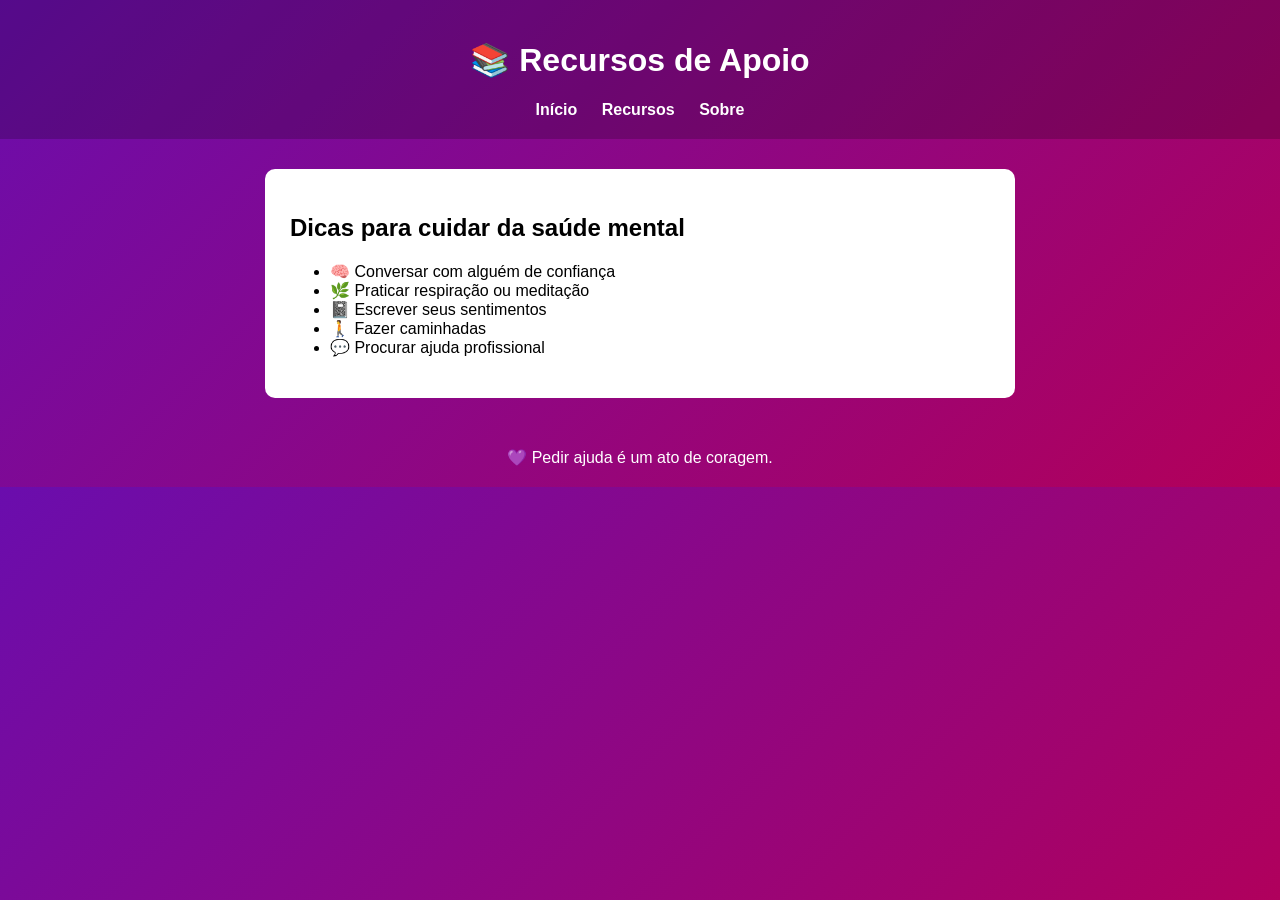
==== recursos.html @ 28646ec0 "Add files via upload" ====
<!DOCTYPE html>
<html lang="pt-br">

<head>

<meta charset="UTF-8">
<meta name="viewport" content="width=device-width, initial-scale=1.0">

<title>Recursos</title>

<link rel="stylesheet" href="style.css">

</head>

<body>

<header>

<h1>📚 Recursos de Apoio</h1>

<nav>
<a href="index.html">Início</a>
<a href="recursos.html">Recursos</a>
<a href="sobre.html">Sobre</a>
</nav>

</header>

<section class="container">

<h2>Dicas para cuidar da saúde mental</h2>

<ul>

<li>🧠 Conversar com alguém de confiança</li>
<li>🌿 Praticar respiração ou meditação</li>
<li>📓 Escrever seus sentimentos</li>
<li>🚶 Fazer caminhadas</li>
<li>💬 Procurar ajuda profissional</li>

</ul>

</section>

<footer>

💜 Pedir ajuda é um ato de coragem.

</footer>

</body>
</html>
---- style.css ----
body{
margin:0;
font-family:Arial;
background:linear-gradient(135deg,#6a0dad,#b30059);
color:white;
}

header{
text-align:center;
padding:20px;
background:rgba(0,0,0,0.2);
}

nav a{
color:white;
margin:10px;
text-decoration:none;
font-weight:bold;
}

nav a:hover{
text-decoration:underline;
}

.frase{
text-align:center;
margin-top:15px;
font-size:18px;
}

.stats{
text-align:center;
font-size:14px;
}

.container{
background:white;
color:black;
width:90%;
max-width:700px;
margin:30px auto;
padding:25px;
border-radius:10px;
}

textarea,input{
width:100%;
padding:10px;
margin-top:10px;
border-radius:5px;
border:1px solid #ccc;
}

button{
background:#6a0dad;
color:white;
border:none;
padding:10px;
margin-top:10px;
border-radius:5px;
cursor:pointer;
}

button:hover{
background:#520a8a;
}

.post{
background:#f1f1f1;
padding:15px;
margin-top:10px;
border-radius:5px;
}

footer{
text-align:center;
padding:20px;
}
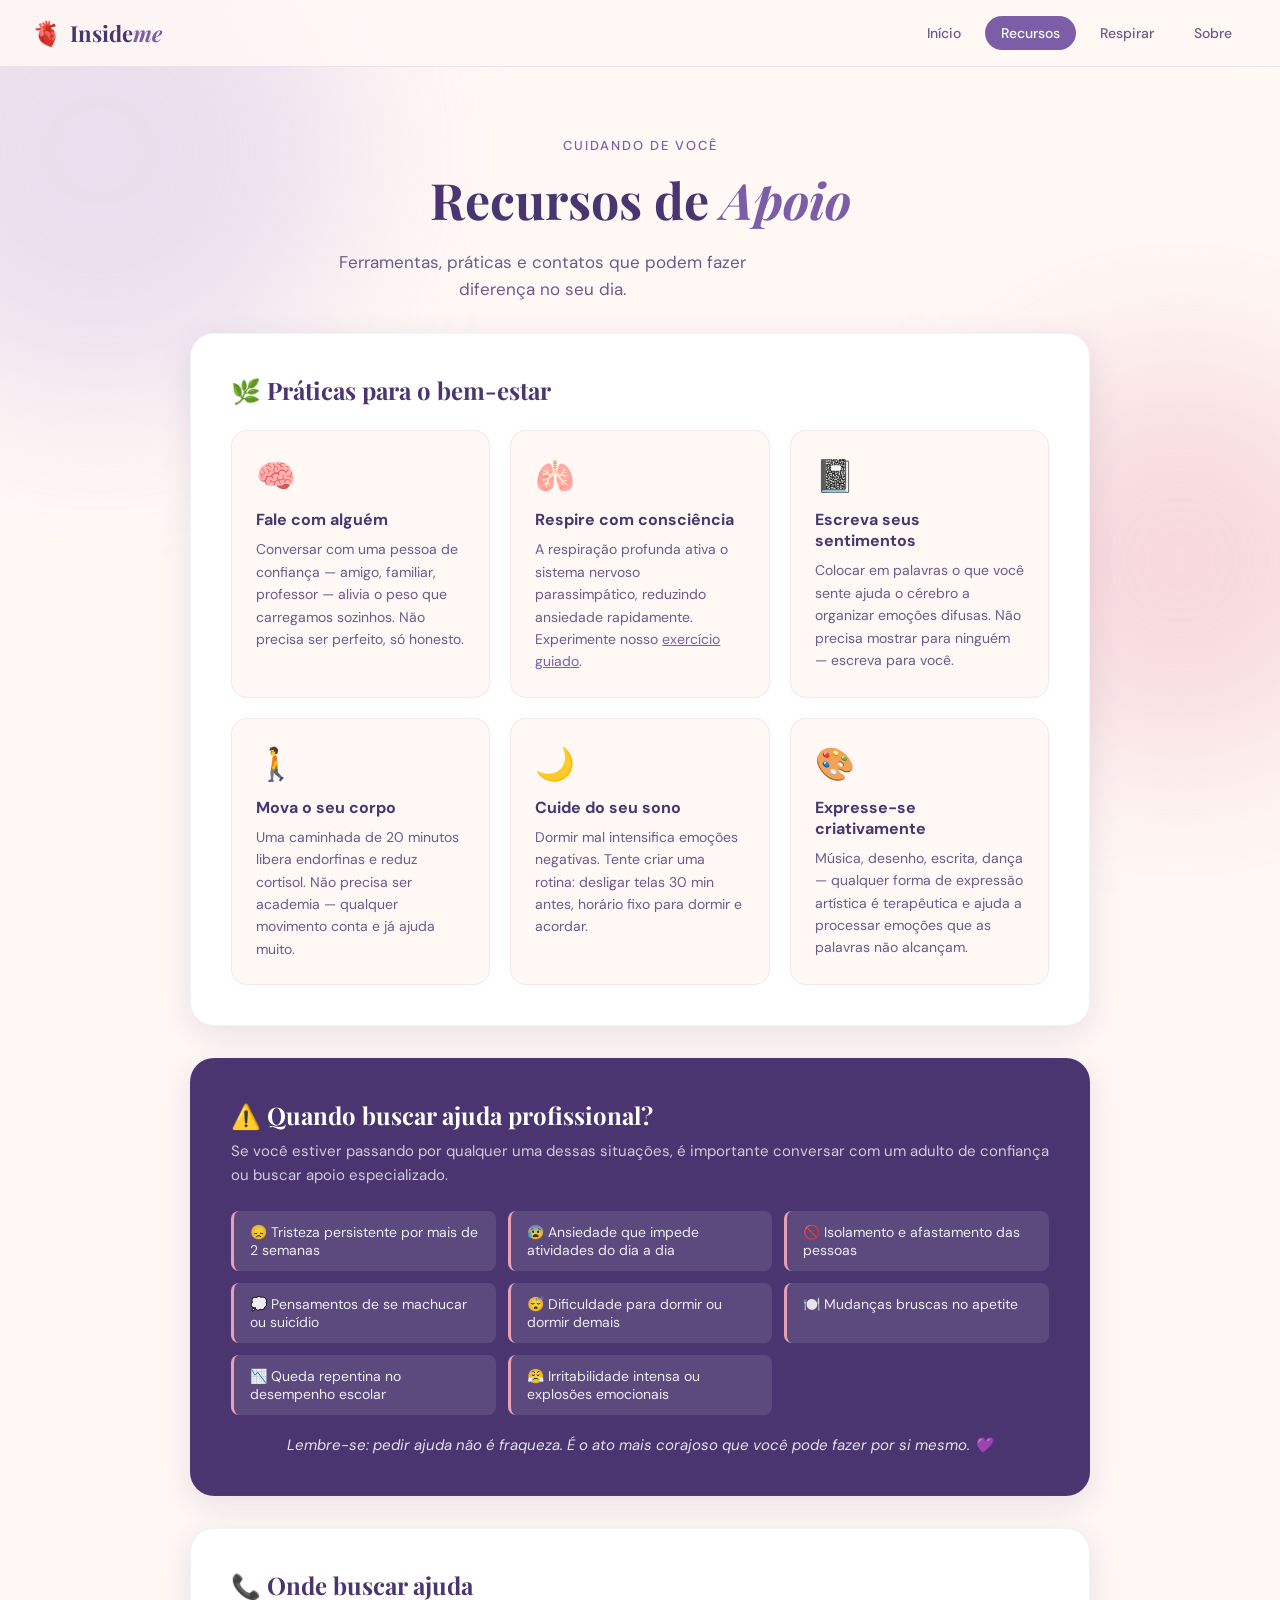
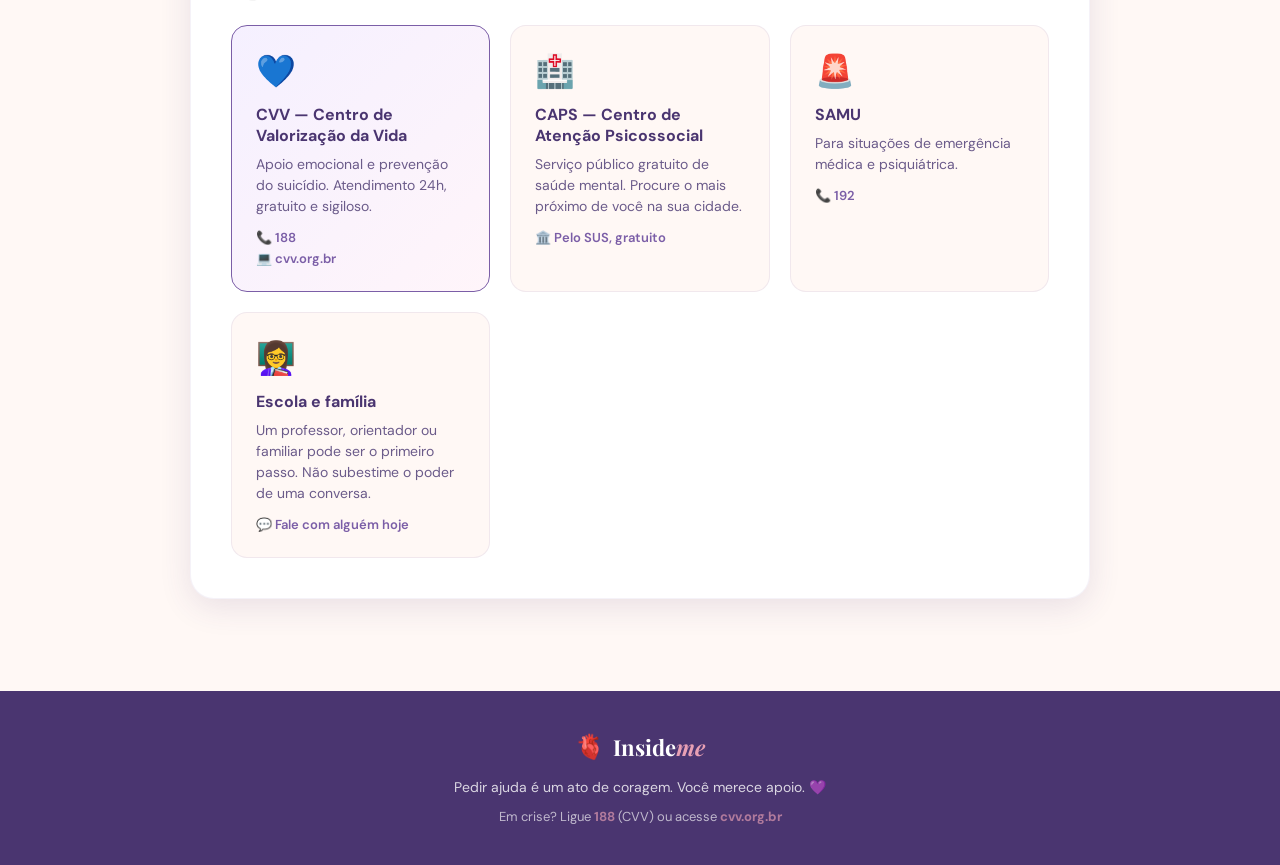
==== commit 1be10258: "Versão feita pelo Claude" ====
--- a/recursos.html
+++ b/recursos.html
@@ -1,53 +1,162 @@
-
-<!DOCTYPE html>
-<html lang="pt-br">
-
-<head>
-
-<meta charset="UTF-8">
-<meta name="viewport" content="width=device-width, initial-scale=1.0">
-
-<title>Recursos</title>
-
-<link rel="stylesheet" href="style.css">
-
-</head>
-
-<body>
-
-<header>
-
-<h1>📚 Recursos de Apoio</h1>
-
-<nav>
-<a href="index.html">Início</a>
-<a href="recursos.html">Recursos</a>
-<a href="sobre.html">Sobre</a>
-</nav>
-
-</header>
-
-<section class="container">
-
-<h2>Dicas para cuidar da saúde mental</h2>
-
-<ul>
-
-<li>🧠 Conversar com alguém de confiança</li>
-<li>🌿 Praticar respiração ou meditação</li>
-<li>📓 Escrever seus sentimentos</li>
-<li>🚶 Fazer caminhadas</li>
-<li>💬 Procurar ajuda profissional</li>
-
-</ul>
-
-</section>
-
-<footer>
-
-💜 Pedir ajuda é um ato de coragem.
-
-</footer>
-
-</body>
-</html>
+<!DOCTYPE html>
+<html lang="pt-br">
+<head>
+  <meta charset="UTF-8">
+  <meta name="viewport" content="width=device-width, initial-scale=1.0">
+  <title>Recursos · Inside-me</title>
+  <link rel="stylesheet" href="style.css">
+  <link rel="preconnect" href="https://fonts.googleapis.com">
+  <link href="https://fonts.googleapis.com/css2?family=Playfair+Display:ital,wght@0,400;0,700;1,400&family=DM+Sans:wght@300;400;500&display=swap" rel="stylesheet">
+</head>
+<body>
+
+  <div class="bg-orbs">
+    <div class="orb orb1"></div>
+    <div class="orb orb2"></div>
+    <div class="orb orb3"></div>
+  </div>
+
+  <header>
+    <div class="logo">
+      <span class="logo-icon">🫀</span>
+      <span class="logo-text">Inside<em>me</em></span>
+    </div>
+    <nav>
+      <a href="index.html">Início</a>
+      <a href="recursos.html" class="active">Recursos</a>
+      <a href="respirar.html">Respirar</a>
+      <a href="sobre.html">Sobre</a>
+    </nav>
+    <button class="nav-toggle" onclick="toggleMenu()">☰</button>
+  </header>
+
+  <main>
+
+    <section class="page-hero">
+      <p class="hero-label">Cuidando de você</p>
+      <h1>Recursos de <em>Apoio</em></h1>
+      <p class="hero-sub">Ferramentas, práticas e contatos que podem fazer diferença no seu dia.</p>
+    </section>
+
+    <!-- Dicas práticas -->
+    <section class="container">
+      <h2 class="section-title">🌿 Práticas para o bem-estar</h2>
+      <div class="dicas-grid">
+
+        <div class="dica-card">
+          <div class="dica-icone">🧠</div>
+          <h3>Fale com alguém</h3>
+          <p>Conversar com uma pessoa de confiança — amigo, familiar, professor — alivia o peso que carregamos sozinhos. Não precisa ser perfeito, só honesto.</p>
+        </div>
+
+        <div class="dica-card">
+          <div class="dica-icone">🫁</div>
+          <h3>Respire com consciência</h3>
+          <p>A respiração profunda ativa o sistema nervoso parassimpático, reduzindo ansiedade rapidamente. Experimente nosso <a href="respirar.html">exercício guiado</a>.</p>
+        </div>
+
+        <div class="dica-card">
+          <div class="dica-icone">📓</div>
+          <h3>Escreva seus sentimentos</h3>
+          <p>Colocar em palavras o que você sente ajuda o cérebro a organizar emoções difusas. Não precisa mostrar para ninguém — escreva para você.</p>
+        </div>
+
+        <div class="dica-card">
+          <div class="dica-icone">🚶</div>
+          <h3>Mova o seu corpo</h3>
+          <p>Uma caminhada de 20 minutos libera endorfinas e reduz cortisol. Não precisa ser academia — qualquer movimento conta e já ajuda muito.</p>
+        </div>
+
+        <div class="dica-card">
+          <div class="dica-icone">🌙</div>
+          <h3>Cuide do seu sono</h3>
+          <p>Dormir mal intensifica emoções negativas. Tente criar uma rotina: desligar telas 30 min antes, horário fixo para dormir e acordar.</p>
+        </div>
+
+        <div class="dica-card">
+          <div class="dica-icone">🎨</div>
+          <h3>Expresse-se criativamente</h3>
+          <p>Música, desenho, escrita, dança — qualquer forma de expressão artística é terapêutica e ajuda a processar emoções que as palavras não alcançam.</p>
+        </div>
+
+      </div>
+    </section>
+
+    <!-- Sinais de alerta -->
+    <section class="container container-dark">
+      <h2 class="section-title">⚠️ Quando buscar ajuda profissional?</h2>
+      <p class="section-sub">Se você estiver passando por qualquer uma dessas situações, é importante conversar com um adulto de confiança ou buscar apoio especializado.</p>
+      <div class="alertas-lista">
+        <div class="alerta-item">😞 Tristeza persistente por mais de 2 semanas</div>
+        <div class="alerta-item">😰 Ansiedade que impede atividades do dia a dia</div>
+        <div class="alerta-item">🚫 Isolamento e afastamento das pessoas</div>
+        <div class="alerta-item">💭 Pensamentos de se machucar ou suicídio</div>
+        <div class="alerta-item">😴 Dificuldade para dormir ou dormir demais</div>
+        <div class="alerta-item">🍽️ Mudanças bruscas no apetite</div>
+        <div class="alerta-item">📉 Queda repentina no desempenho escolar</div>
+        <div class="alerta-item">😤 Irritabilidade intensa ou explosões emocionais</div>
+      </div>
+      <p class="alerta-lembrete">Lembre-se: pedir ajuda não é fraqueza. É o ato mais corajoso que você pode fazer por si mesmo. 💜</p>
+    </section>
+
+    <!-- Contatos de ajuda -->
+    <section class="container">
+      <h2 class="section-title">📞 Onde buscar ajuda</h2>
+      <div class="contatos-grid">
+
+        <div class="contato-card destaque">
+          <div class="contato-icone">💙</div>
+          <h3>CVV — Centro de Valorização da Vida</h3>
+          <p>Apoio emocional e prevenção do suicídio. Atendimento 24h, gratuito e sigiloso.</p>
+          <div class="contato-info">
+            <span>📞 188</span>
+            <span>💻 cvv.org.br</span>
+          </div>
+        </div>
+
+        <div class="contato-card">
+          <div class="contato-icone">🏥</div>
+          <h3>CAPS — Centro de Atenção Psicossocial</h3>
+          <p>Serviço público gratuito de saúde mental. Procure o mais próximo de você na sua cidade.</p>
+          <div class="contato-info">
+            <span>🏛️ Pelo SUS, gratuito</span>
+          </div>
+        </div>
+
+        <div class="contato-card">
+          <div class="contato-icone">🚨</div>
+          <h3>SAMU</h3>
+          <p>Para situações de emergência médica e psiquiátrica.</p>
+          <div class="contato-info">
+            <span>📞 192</span>
+          </div>
+        </div>
+
+        <div class="contato-card">
+          <div class="contato-icone">👩‍🏫</div>
+          <h3>Escola e família</h3>
+          <p>Um professor, orientador ou familiar pode ser o primeiro passo. Não subestime o poder de uma conversa.</p>
+          <div class="contato-info">
+            <span>💬 Fale com alguém hoje</span>
+          </div>
+        </div>
+
+      </div>
+    </section>
+
+  </main>
+
+  <footer>
+    <div class="footer-inner">
+      <div class="footer-brand">
+        <span class="logo-icon">🫀</span>
+        <span class="logo-text">Inside<em>me</em></span>
+      </div>
+      <p>Pedir ajuda é um ato de coragem. Você merece apoio. 💜</p>
+      <p class="footer-cvv">Em crise? Ligue <strong>188</strong> (CVV) ou acesse <strong>cvv.org.br</strong></p>
+    </div>
+  </footer>
+
+  <script src="script.js"></script>
+</body>
+</html>
--- a/style.css
+++ b/style.css
@@ -1,80 +1,979 @@
-
-body{
-margin:0;
-font-family:Arial;
-background:linear-gradient(135deg,#6a0dad,#b30059);
-color:white;
-}
-
-header{
-text-align:center;
-padding:20px;
-background:rgba(0,0,0,0.2);
-}
-
-nav a{
-color:white;
-margin:10px;
-text-decoration:none;
-font-weight:bold;
-}
-
-nav a:hover{
-text-decoration:underline;
-}
-
-.frase{
-text-align:center;
-margin-top:15px;
-font-size:18px;
-}
-
-.stats{
-text-align:center;
-font-size:14px;
-}
-
-.container{
-background:white;
-color:black;
-width:90%;
-max-width:700px;
-margin:30px auto;
-padding:25px;
-border-radius:10px;
-}
-
-textarea,input{
-width:100%;
-padding:10px;
-margin-top:10px;
-border-radius:5px;
-border:1px solid #ccc;
-}
-
-button{
-background:#6a0dad;
-color:white;
-border:none;
-padding:10px;
-margin-top:10px;
-border-radius:5px;
-cursor:pointer;
-}
-
-button:hover{
-background:#520a8a;
-}
-
-.post{
-background:#f1f1f1;
-padding:15px;
-margin-top:10px;
-border-radius:5px;
-}
-
-footer{
-text-align:center;
-padding:20px;
-}
-
+/* =============================================
+   INSIDE-ME · Espaço Seguro
+   Design: Acolhedor, editorial, orgânico-moderno
+   ============================================= */
+
+@import url('https://fonts.googleapis.com/css2?family=Playfair+Display:ital,wght@0,400;0,700;1,400&family=DM+Sans:wght@300;400;500&display=swap');
+
+/* ── Variáveis ── */
+:root {
+  --rosa:      #E8A0B4;
+  --roxo:      #7B5EA7;
+  --roxo-esc:  #4A3570;
+  --lilac:     #C3B1E1;
+  --creme:     #FFF8F5;
+  --cinza:     #F0EAF5;
+  --texto:     #2D2040;
+  --texto-sub: #6B5B8A;
+  --verde-suave: #9EC8B0;
+  --branco:    #FFFFFF;
+  --sombra:    0 8px 32px rgba(74,53,112,0.12);
+  --radius:    16px;
+  --radius-sm: 8px;
+}
+
+/* ── Reset ── */
+*, *::before, *::after { box-sizing: border-box; margin: 0; padding: 0; }
+html { scroll-behavior: smooth; }
+
+body {
+  font-family: 'DM Sans', sans-serif;
+  background: var(--creme);
+  color: var(--texto);
+  min-height: 100vh;
+  overflow-x: hidden;
+}
+
+/* ── Fundo animado ── */
+.bg-orbs {
+  position: fixed;
+  inset: 0;
+  z-index: 0;
+  pointer-events: none;
+  overflow: hidden;
+}
+
+.orb {
+  position: absolute;
+  border-radius: 50%;
+  filter: blur(80px);
+  opacity: 0.35;
+  animation: flutuar 12s ease-in-out infinite alternate;
+}
+
+.orb1 {
+  width: 500px; height: 500px;
+  background: var(--lilac);
+  top: -100px; left: -150px;
+  animation-delay: 0s;
+}
+
+.orb2 {
+  width: 400px; height: 400px;
+  background: var(--rosa);
+  top: 40%; right: -100px;
+  animation-delay: -4s;
+}
+
+.orb3 {
+  width: 350px; height: 350px;
+  background: var(--verde-suave);
+  bottom: -100px; left: 30%;
+  animation-delay: -8s;
+}
+
+@keyframes flutuar {
+  0%   { transform: translate(0, 0) scale(1); }
+  100% { transform: translate(30px, 40px) scale(1.08); }
+}
+
+/* ── Header ── */
+header {
+  position: sticky;
+  top: 0;
+  z-index: 100;
+  display: flex;
+  align-items: center;
+  justify-content: space-between;
+  padding: 16px 32px;
+  background: rgba(255,248,245,0.85);
+  backdrop-filter: blur(16px);
+  border-bottom: 1px solid rgba(123,94,167,0.12);
+}
+
+.logo {
+  display: flex;
+  align-items: center;
+  gap: 8px;
+  text-decoration: none;
+}
+
+.logo-icon { font-size: 24px; }
+
+.logo-text {
+  font-family: 'Playfair Display', serif;
+  font-size: 22px;
+  font-weight: 700;
+  color: var(--roxo-esc);
+}
+
+.logo-text em {
+  font-style: italic;
+  color: var(--roxo);
+}
+
+nav {
+  display: flex;
+  gap: 8px;
+}
+
+nav a {
+  font-size: 14px;
+  font-weight: 500;
+  color: var(--texto-sub);
+  text-decoration: none;
+  padding: 8px 16px;
+  border-radius: 100px;
+  transition: all .2s;
+}
+
+nav a:hover, nav a.active {
+  background: var(--roxo);
+  color: white;
+}
+
+.nav-toggle {
+  display: none;
+  background: none;
+  border: 1px solid var(--lilac);
+  color: var(--roxo);
+  padding: 8px 12px;
+  border-radius: var(--radius-sm);
+  cursor: pointer;
+  font-size: 18px;
+}
+
+/* ── Main layout ── */
+main {
+  position: relative;
+  z-index: 1;
+  padding-bottom: 60px;
+}
+
+/* ── Hero (index) ── */
+.hero {
+  display: flex;
+  align-items: center;
+  justify-content: space-between;
+  gap: 40px;
+  max-width: 1100px;
+  margin: 0 auto;
+  padding: 80px 32px 40px;
+}
+
+.hero-text { flex: 1; }
+
+.hero-label {
+  font-size: 13px;
+  font-weight: 500;
+  letter-spacing: 2px;
+  text-transform: uppercase;
+  color: var(--roxo);
+  margin-bottom: 12px;
+}
+
+.hero-text h1 {
+  font-family: 'Playfair Display', serif;
+  font-size: clamp(36px, 5vw, 56px);
+  line-height: 1.15;
+  color: var(--roxo-esc);
+  margin-bottom: 20px;
+}
+
+.hero-text h1 em {
+  font-style: italic;
+  color: var(--roxo);
+}
+
+.hero-sub {
+  font-size: 17px;
+  line-height: 1.6;
+  color: var(--texto-sub);
+  max-width: 440px;
+}
+
+.frase-card {
+  flex: 0 0 320px;
+  background: white;
+  border-radius: 24px;
+  padding: 32px;
+  box-shadow: var(--sombra);
+  text-align: center;
+  border: 1px solid rgba(123,94,167,0.1);
+  animation: entrar .6s ease both;
+}
+
+.frase-icone { font-size: 28px; display: block; margin-bottom: 14px; }
+
+.frase-card p {
+  font-family: 'Playfair Display', serif;
+  font-size: 18px;
+  font-style: italic;
+  line-height: 1.5;
+  color: var(--texto);
+  margin-bottom: 20px;
+  min-height: 60px;
+}
+
+/* ── Page hero (páginas internas) ── */
+.page-hero {
+  text-align: center;
+  padding: 70px 32px 30px;
+  max-width: 700px;
+  margin: 0 auto;
+}
+
+.page-hero h1 {
+  font-family: 'Playfair Display', serif;
+  font-size: clamp(32px, 5vw, 50px);
+  color: var(--roxo-esc);
+  margin: 10px 0 16px;
+}
+
+.page-hero h1 em { font-style: italic; color: var(--roxo); }
+
+/* ── Stats bar ── */
+.stats-bar {
+  display: flex;
+  align-items: center;
+  justify-content: center;
+  gap: 0;
+  background: var(--roxo);
+  color: white;
+  padding: 16px;
+  margin: 0 0 40px;
+  position: relative;
+  z-index: 1;
+}
+
+.stat-item {
+  display: flex;
+  flex-direction: column;
+  align-items: center;
+  padding: 0 40px;
+}
+
+.stat-num {
+  font-family: 'Playfair Display', serif;
+  font-size: 28px;
+  font-weight: 700;
+}
+
+.stat-label {
+  font-size: 12px;
+  opacity: 0.8;
+  letter-spacing: 1px;
+  text-transform: uppercase;
+  margin-top: 2px;
+}
+
+.stat-divider {
+  width: 1px;
+  height: 40px;
+  background: rgba(255,255,255,0.25);
+}
+
+/* ── Container cards ── */
+.container {
+  background: white;
+  width: 90%;
+  max-width: 900px;
+  margin: 0 auto 32px;
+  padding: 40px;
+  border-radius: 24px;
+  box-shadow: var(--sombra);
+  border: 1px solid rgba(123,94,167,0.08);
+  position: relative;
+  z-index: 1;
+}
+
+.container-dark {
+  background: var(--roxo-esc);
+  color: white;
+}
+
+.container-dark .section-title { color: white; }
+.container-dark .section-sub { color: rgba(255,255,255,0.75); }
+
+/* ── Formulário ── */
+.form-section .form-header {
+  margin-bottom: 28px;
+}
+
+.form-section h2 {
+  font-family: 'Playfair Display', serif;
+  font-size: 26px;
+  color: var(--roxo-esc);
+  margin-bottom: 8px;
+}
+
+.form-section p {
+  color: var(--texto-sub);
+  font-size: 15px;
+}
+
+.humor-selector { margin: 20px 0; }
+
+.humor-label {
+  font-size: 14px;
+  font-weight: 500;
+  color: var(--texto-sub);
+  margin-bottom: 10px;
+}
+
+.humores {
+  display: flex;
+  gap: 8px;
+}
+
+.humor-btn {
+  font-size: 28px;
+  background: var(--cinza);
+  border: 2px solid transparent;
+  border-radius: 12px;
+  padding: 8px 14px;
+  cursor: pointer;
+  transition: all .2s;
+  line-height: 1;
+}
+
+.humor-btn:hover { transform: scale(1.15); }
+.humor-btn.selecionado { border-color: var(--roxo); background: var(--lilac); }
+
+input, textarea {
+  width: 100%;
+  padding: 14px 16px;
+  margin-top: 14px;
+  border-radius: var(--radius-sm);
+  border: 1.5px solid var(--cinza);
+  font-family: 'DM Sans', sans-serif;
+  font-size: 15px;
+  color: var(--texto);
+  background: var(--creme);
+  transition: border-color .2s;
+  resize: vertical;
+}
+
+input:focus, textarea:focus {
+  outline: none;
+  border-color: var(--roxo);
+  background: white;
+}
+
+.char-count {
+  text-align: right;
+  font-size: 12px;
+  color: var(--texto-sub);
+  margin-top: 6px;
+}
+
+.form-actions {
+  display: flex;
+  gap: 12px;
+  margin-top: 20px;
+  flex-wrap: wrap;
+}
+
+/* ── Botões ── */
+.btn-primary {
+  background: var(--roxo);
+  color: white;
+  border: none;
+  padding: 14px 28px;
+  border-radius: 100px;
+  font-family: 'DM Sans', sans-serif;
+  font-size: 15px;
+  font-weight: 500;
+  cursor: pointer;
+  transition: all .2s;
+  text-decoration: none;
+  display: inline-block;
+}
+
+.btn-primary:hover { background: var(--roxo-esc); transform: translateY(-2px); }
+
+.btn-secondary {
+  background: transparent;
+  color: var(--roxo);
+  border: 1.5px solid var(--lilac);
+  padding: 10px 22px;
+  border-radius: 100px;
+  font-family: 'DM Sans', sans-serif;
+  font-size: 14px;
+  cursor: pointer;
+  transition: all .2s;
+}
+
+.btn-secondary:hover { background: var(--lilac); }
+
+.btn-ghost {
+  background: transparent;
+  color: var(--texto-sub);
+  border: 1.5px solid var(--cinza);
+  padding: 14px 24px;
+  border-radius: 100px;
+  font-family: 'DM Sans', sans-serif;
+  font-size: 15px;
+  cursor: pointer;
+  transition: all .2s;
+}
+
+.btn-ghost:hover { border-color: var(--roxo); color: var(--roxo); }
+
+/* ── Feedback ── */
+.feedback {
+  margin-top: 16px;
+  padding: 12px 16px;
+  border-radius: var(--radius-sm);
+  font-size: 14px;
+  font-weight: 500;
+}
+
+.feedback.sucesso { background: #E8F5E9; color: #2E7D32; }
+.feedback.erro    { background: #FFEBEE; color: #C62828; }
+.hidden           { display: none; }
+
+/* ── Mural ── */
+.mural-section h2 {
+  font-family: 'Playfair Display', serif;
+  font-size: 26px;
+  color: var(--roxo-esc);
+  margin-bottom: 16px;
+}
+
+.mural-header { margin-bottom: 20px; }
+
+.filtros {
+  display: flex;
+  gap: 8px;
+  flex-wrap: wrap;
+  margin-top: 12px;
+}
+
+.filtro-btn {
+  background: var(--cinza);
+  border: none;
+  border-radius: 100px;
+  padding: 6px 16px;
+  font-size: 14px;
+  cursor: pointer;
+  transition: all .2s;
+  color: var(--texto-sub);
+}
+
+.filtro-btn:hover, .filtro-btn.active {
+  background: var(--roxo);
+  color: white;
+}
+
+.posts { display: flex; flex-direction: column; gap: 12px; }
+
+.post {
+  background: var(--creme);
+  padding: 20px;
+  border-radius: var(--radius-sm);
+  border-left: 4px solid var(--lilac);
+  animation: entrar .4s ease both;
+  transition: transform .2s;
+}
+
+.post:hover { transform: translateX(4px); }
+
+.post-header {
+  display: flex;
+  align-items: center;
+  justify-content: space-between;
+  margin-bottom: 10px;
+}
+
+.post-nome {
+  font-weight: 600;
+  color: var(--roxo-esc);
+  font-size: 15px;
+}
+
+.post-humor { font-size: 20px; }
+
+.post-texto {
+  font-size: 15px;
+  line-height: 1.6;
+  color: var(--texto);
+}
+
+.post-tempo {
+  font-size: 12px;
+  color: var(--texto-sub);
+  margin-top: 8px;
+}
+
+.empty-state {
+  text-align: center;
+  padding: 40px;
+  color: var(--texto-sub);
+  font-style: italic;
+}
+
+/* ── Recursos rápidos ── */
+.recursos-rapidos {
+  max-width: 900px;
+  margin: 0 auto 32px;
+  padding: 0 32px;
+  position: relative;
+  z-index: 1;
+}
+
+.recursos-rapidos h2 {
+  font-family: 'Playfair Display', serif;
+  font-size: 26px;
+  color: var(--roxo-esc);
+  margin-bottom: 20px;
+  text-align: center;
+}
+
+.cards-grid {
+  display: grid;
+  grid-template-columns: repeat(auto-fit, minmax(240px, 1fr));
+  gap: 20px;
+}
+
+.card-recurso {
+  background: white;
+  border-radius: 20px;
+  padding: 28px;
+  text-align: center;
+  text-decoration: none;
+  color: var(--texto);
+  box-shadow: var(--sombra);
+  border: 1px solid rgba(123,94,167,0.08);
+  transition: all .25s;
+}
+
+.card-recurso:hover {
+  transform: translateY(-6px);
+  border-color: var(--lilac);
+}
+
+.card-recurso span { font-size: 36px; display: block; margin-bottom: 12px; }
+.card-recurso h3 { font-size: 16px; color: var(--roxo-esc); margin-bottom: 8px; }
+.card-recurso p { font-size: 14px; color: var(--texto-sub); line-height: 1.5; }
+
+/* ── Section titles ── */
+.section-title {
+  font-family: 'Playfair Display', serif;
+  font-size: 24px;
+  color: var(--roxo-esc);
+  margin-bottom: 8px;
+}
+
+.section-sub {
+  font-size: 15px;
+  color: var(--texto-sub);
+  margin-bottom: 24px;
+  line-height: 1.6;
+}
+
+/* ── Dicas grid ── */
+.dicas-grid {
+  display: grid;
+  grid-template-columns: repeat(auto-fit, minmax(240px, 1fr));
+  gap: 20px;
+  margin-top: 24px;
+}
+
+.dica-card {
+  background: var(--creme);
+  border-radius: var(--radius);
+  padding: 24px;
+  border: 1px solid rgba(123,94,167,0.1);
+  transition: box-shadow .2s;
+}
+
+.dica-card:hover { box-shadow: var(--sombra); }
+
+.dica-icone { font-size: 32px; margin-bottom: 12px; display: block; }
+.dica-card h3 { font-size: 16px; color: var(--roxo-esc); margin-bottom: 8px; }
+.dica-card p  { font-size: 14px; color: var(--texto-sub); line-height: 1.6; }
+.dica-card a  { color: var(--roxo); }
+
+/* ── Alertas ── */
+.alertas-lista {
+  display: grid;
+  grid-template-columns: repeat(auto-fit, minmax(220px, 1fr));
+  gap: 12px;
+  margin: 20px 0;
+}
+
+.alerta-item {
+  background: rgba(255,255,255,0.1);
+  border-radius: var(--radius-sm);
+  padding: 12px 16px;
+  font-size: 14px;
+  color: rgba(255,255,255,0.9);
+  border-left: 3px solid var(--rosa);
+}
+
+.alerta-lembrete {
+  margin-top: 20px;
+  font-size: 15px;
+  color: rgba(255,255,255,0.85);
+  font-style: italic;
+  text-align: center;
+}
+
+/* ── Contatos ── */
+.contatos-grid {
+  display: grid;
+  grid-template-columns: repeat(auto-fit, minmax(200px, 1fr));
+  gap: 20px;
+  margin-top: 24px;
+}
+
+.contato-card {
+  border-radius: var(--radius);
+  padding: 24px;
+  background: var(--creme);
+  border: 1px solid rgba(123,94,167,0.1);
+}
+
+.contato-card.destaque {
+  border-color: var(--roxo);
+  background: linear-gradient(135deg, #f5f0ff, #fff5fa);
+}
+
+.contato-icone { font-size: 32px; margin-bottom: 12px; display: block; }
+.contato-card h3 { font-size: 16px; color: var(--roxo-esc); margin-bottom: 8px; }
+.contato-card p  { font-size: 14px; color: var(--texto-sub); line-height: 1.5; margin-bottom: 12px; }
+
+.contato-info {
+  display: flex;
+  flex-direction: column;
+  gap: 4px;
+}
+
+.contato-info span {
+  font-size: 13px;
+  font-weight: 600;
+  color: var(--roxo);
+}
+
+/* ── Sobre ── */
+.sobre-missao {
+  display: grid;
+  grid-template-columns: 1.4fr 1fr;
+  gap: 40px;
+  align-items: start;
+}
+
+.missao-texto h2 {
+  font-family: 'Playfair Display', serif;
+  font-size: 28px;
+  color: var(--roxo-esc);
+  margin-bottom: 16px;
+}
+
+.missao-texto h2 em { font-style: italic; color: var(--roxo); }
+
+.missao-texto p {
+  font-size: 15px;
+  line-height: 1.7;
+  color: var(--texto-sub);
+  margin-bottom: 14px;
+}
+
+.missao-valores {
+  display: flex;
+  flex-direction: column;
+  gap: 16px;
+}
+
+.valor-item {
+  display: flex;
+  gap: 14px;
+  align-items: flex-start;
+  background: var(--creme);
+  padding: 16px;
+  border-radius: var(--radius-sm);
+}
+
+.valor-item span { font-size: 24px; flex-shrink: 0; }
+.valor-item h4 { font-size: 15px; color: var(--roxo-esc); margin-bottom: 4px; }
+.valor-item p  { font-size: 13px; color: var(--texto-sub); }
+
+/* ── Dados (sobre) ── */
+.dados-grid {
+  display: grid;
+  grid-template-columns: repeat(auto-fit, minmax(180px, 1fr));
+  gap: 20px;
+  margin-top: 24px;
+}
+
+.dado-card {
+  text-align: center;
+  padding: 24px 16px;
+  background: rgba(255,255,255,0.08);
+  border-radius: var(--radius);
+  border: 1px solid rgba(255,255,255,0.15);
+}
+
+.dado-num {
+  font-family: 'Playfair Display', serif;
+  font-size: 42px;
+  font-weight: 700;
+  color: var(--rosa);
+  margin-bottom: 8px;
+}
+
+.dado-card p { font-size: 13px; color: rgba(255,255,255,0.75); line-height: 1.5; }
+
+/* ── Importante ── */
+.importante-lista {
+  display: flex;
+  flex-direction: column;
+  gap: 12px;
+  margin-top: 20px;
+}
+
+.importante-item {
+  display: flex;
+  gap: 14px;
+  align-items: center;
+  padding: 14px 18px;
+  border-radius: var(--radius-sm);
+  font-size: 15px;
+}
+
+.importante-item.nao {
+  background: #FFF5F5;
+  border-left: 4px solid #E57373;
+  color: #5D3A3A;
+}
+
+.importante-item.nao span { color: #E57373; font-size: 18px; font-weight: 700; }
+
+.importante-item.sim {
+  background: #F0F9F0;
+  border-left: 4px solid var(--verde-suave);
+  color: #2D5A3A;
+}
+
+.importante-item.sim span { color: #4CAF50; font-size: 18px; font-weight: 700; }
+
+/* ── CTA ── */
+.cta-section {
+  text-align: center;
+  padding: 60px 32px;
+  position: relative;
+  z-index: 1;
+}
+
+.cta-section h2 {
+  font-family: 'Playfair Display', serif;
+  font-size: 36px;
+  color: var(--roxo-esc);
+  margin-bottom: 12px;
+}
+
+.cta-section p {
+  font-size: 17px;
+  color: var(--texto-sub);
+  margin-bottom: 28px;
+}
+
+.cta-section em { color: var(--roxo); font-style: italic; }
+
+/* ── Respirar ── */
+.respirar-container {
+  text-align: center;
+}
+
+.tecnicas-selector {
+  display: flex;
+  gap: 8px;
+  justify-content: center;
+  margin-bottom: 20px;
+}
+
+.tecnica-btn {
+  background: var(--cinza);
+  border: none;
+  border-radius: 100px;
+  padding: 10px 24px;
+  font-family: 'DM Sans', sans-serif;
+  font-size: 14px;
+  font-weight: 500;
+  color: var(--texto-sub);
+  cursor: pointer;
+  transition: all .2s;
+}
+
+.tecnica-btn.active, .tecnica-btn:hover {
+  background: var(--roxo);
+  color: white;
+}
+
+.tecnica-descricao {
+  background: var(--creme);
+  border-radius: var(--radius-sm);
+  padding: 16px 24px;
+  font-size: 14px;
+  color: var(--texto-sub);
+  line-height: 1.6;
+  margin-bottom: 40px;
+  text-align: left;
+  max-width: 600px;
+  margin-left: auto;
+  margin-right: auto;
+}
+
+.respirar-centro {
+  display: flex;
+  justify-content: center;
+  margin: 20px 0 32px;
+}
+
+.circulo-container {
+  position: relative;
+  width: 220px;
+  height: 220px;
+}
+
+.progresso-svg {
+  position: absolute;
+  inset: 0;
+  width: 100%;
+  height: 100%;
+  transform: rotate(-90deg);
+}
+
+.progresso-track {
+  fill: none;
+  stroke: var(--cinza);
+  stroke-width: 8;
+}
+
+.progresso-bar {
+  fill: none;
+  stroke: var(--roxo);
+  stroke-width: 8;
+  stroke-linecap: round;
+  transition: stroke-dashoffset 1s linear;
+}
+
+.circulo-externo {
+  position: absolute;
+  inset: 16px;
+  border-radius: 50%;
+  background: white;
+  box-shadow: var(--sombra);
+  display: flex;
+  align-items: center;
+  justify-content: center;
+  transition: transform 1s ease;
+}
+
+.circulo-interno {
+  display: flex;
+  flex-direction: column;
+  align-items: center;
+  justify-content: center;
+  gap: 4px;
+}
+
+#respirarTexto {
+  font-family: 'Playfair Display', serif;
+  font-size: 18px;
+  font-style: italic;
+  color: var(--roxo-esc);
+}
+
+.respirar-count {
+  font-size: 32px;
+  font-weight: 700;
+  color: var(--roxo);
+  font-family: 'Playfair Display', serif;
+  min-height: 40px;
+  display: block;
+}
+
+.respirar-controles {
+  display: flex;
+  gap: 12px;
+  justify-content: center;
+  margin-bottom: 24px;
+}
+
+.ciclos-info {
+  font-size: 14px;
+  color: var(--texto-sub);
+  line-height: 1.8;
+}
+
+/* ── Footer ── */
+footer {
+  background: var(--roxo-esc);
+  color: white;
+  text-align: center;
+  padding: 40px 32px;
+  position: relative;
+  z-index: 1;
+}
+
+.footer-inner {
+  display: flex;
+  flex-direction: column;
+  align-items: center;
+  gap: 12px;
+}
+
+.footer-brand { display: flex; align-items: center; gap: 8px; margin-bottom: 4px; }
+.footer-brand .logo-text { color: white; }
+.footer-brand .logo-text em { color: var(--rosa); }
+
+footer p { font-size: 14px; opacity: 0.8; }
+.footer-cvv { font-size: 13px; opacity: 0.65; }
+.footer-cvv strong { color: var(--rosa); opacity: 1; }
+
+/* ── Animações ── */
+@keyframes entrar {
+  from { opacity: 0; transform: translateY(16px); }
+  to   { opacity: 1; transform: translateY(0); }
+}
+
+@keyframes pulsar {
+  0%, 100% { transform: scale(1); }
+  50%       { transform: scale(1.08); }
+}
+
+/* ── Responsivo ── */
+@media (max-width: 768px) {
+  header { padding: 14px 20px; }
+
+  nav { display: none; flex-direction: column; position: absolute;
+        top: 100%; left: 0; right: 0; background: white;
+        padding: 16px; box-shadow: var(--sombra); }
+  nav.aberto { display: flex; }
+  nav a { padding: 12px 16px; }
+
+  .nav-toggle { display: block; }
+
+  .hero {
+    flex-direction: column;
+    padding: 40px 20px;
+    text-align: center;
+  }
+
+  .hero-sub { margin: 0 auto; }
+  .frase-card { flex: none; width: 100%; }
+
+  .stats-bar { flex-direction: column; gap: 16px; }
+  .stat-divider { width: 60px; height: 1px; }
+
+  .container { padding: 24px 20px; }
+
+  .sobre-missao { grid-template-columns: 1fr; }
+
+  .form-actions { flex-direction: column; }
+  .btn-primary, .btn-ghost { width: 100%; text-align: center; }
+
+  .tecnicas-selector { flex-wrap: wrap; }
+}
